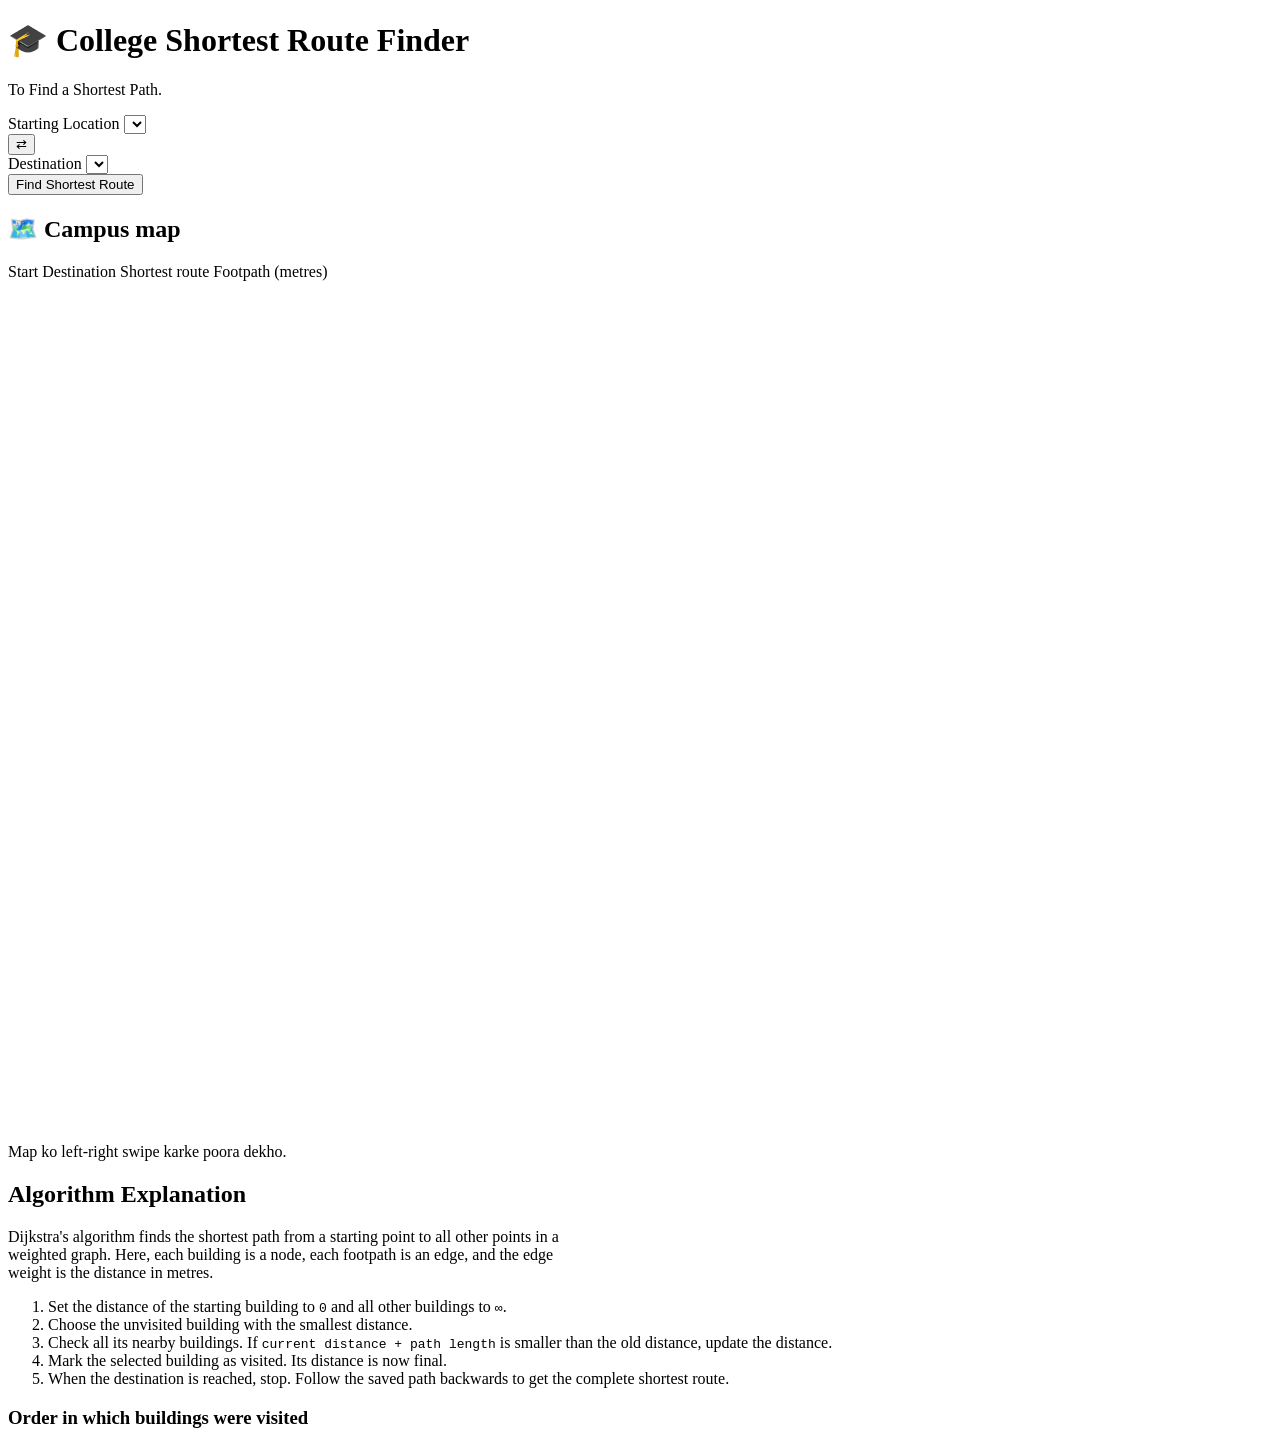
==== index.html @ 1e17b1c5 "Add files via upload" ====
<!DOCTYPE html>
<html lang="en">
<head>
  <meta charset="UTF-8">
  <meta name="viewport" content="width=device-width, initial-scale=1.0">
  <title>College Shortest Route Finder</title>
  <meta name="description" content="Pick a start and destination on the college campus map and get the shortest walking route, calculated with Dijkstra's algorithm.">
  <meta name="theme-color" content="#14a04b">
  <meta property="og:type" content="website">
  <meta property="og:title" content="College Shortest Route Finder">
  <meta property="og:description" content="Campus ki do buildings ke beech sabse chhota route, Dijkstra algorithm se.">
  <meta name="twitter:card" content="summary">
  <link rel="icon" href="favicon.svg" type="image/svg+xml">
  <link rel="preconnect" href="https://fonts.googleapis.com">
  <link rel="preconnect" href="https://fonts.gstatic.com" crossorigin>
  <link href="https://fonts.googleapis.com/css2?family=Bricolage+Grotesque:opsz,wght@12..96,600;12..96,700&family=IBM+Plex+Mono:wght@400;500&family=IBM+Plex+Sans:wght@400;500;600&display=swap" rel="stylesheet">
  <link rel="stylesheet" href="css/style.css">
</head>
<body>
  <div class="wrap">

    <header>
      <h1>🎓 College Shortest Route Finder</h1>
      <p class="lede">To Find a Shortest Path.</p>
    </header>

    <!-- Route selection -->
    <section class="panel" aria-label="Route selection">
      <form class="controls" id="form">
        <div class="field">
          <label class="label" for="from">Starting Location</label>
          <select id="from"></select>
        </div>
        <button type="button" class="swap" id="swap" aria-label="Swap start and destination" title="Swap">⇄</button>
        <div class="field">
          <label class="label" for="to">Destination</label>
          <select id="to"></select>
        </div>
        <button type="submit" class="go" id="go">Find Shortest Route</button>
      </form>
    </section>

    <!-- Campus map (SVG is drawn by js/map.js) -->
    <section class="panel" aria-label="Campus map">
      <div class="map-head">
        <h2>🗺️ Campus map</h2>
        <div class="legend">
          <span><i class="dot" style="background:var(--start);border-color:var(--start)"></i>Start</span>
          <span><i class="dot" style="background:var(--end);border-color:var(--end)"></i>Destination</span>
          <span><i class="sw" style="background:var(--route)"></i>Shortest route</span>
          <span><i class="sw" style="background:var(--road)"></i>Footpath (metres)</span>
        </div>
      </div>
      <div class="mapbox">
        <svg id="map" viewBox="0 0 780 520" role="img" aria-label="Campus map with footpaths and distances in metres"></svg>
      </div>
      <p class="hint">Map ko left-right swipe karke poora dekho.</p>
    </section>

    <!-- Result (filled by js/app.js) -->
    <section class="panel result" aria-live="polite" id="result"></section>

    <!-- Algorithm explanation -->
<section class="panel explain">
  <h2>Algorithm Explanation</h2>

  <p style="max-width:70ch">
    Dijkstra's algorithm finds the shortest path from a starting point to all
    other points in a weighted graph. Here, each building is a node, each
    footpath is an edge, and the edge weight is the distance in metres.
  </p>

  <ol>
    <li>Set the distance of the starting building to <code>0</code> and all other buildings to <code>∞</code>.</li>

    <li>Choose the unvisited building with the smallest distance.</li>

    <li>
      Check all its nearby buildings. If
      <code>current distance + path length</code>
      is smaller than the old distance, update the distance.
    </li>

    <li>Mark the selected building as visited. Its distance is now final.</li>

    <li>
      When the destination is reached, stop. Follow the saved path backwards
      to get the complete shortest route.
    </li>
  </ol>

  <h3>Order in which buildings were visited</h3>

  <div class="tablewrap">
    <table id="trace"></table>
  </div>
</section>

  </div>

  <!-- Scripts: order matters (data -> algorithm -> map -> app) -->
  <script src="js/data.js"></script>
  <script src="js/dijkstra.js"></script>
  <script src="js/map.js"></script>
  <script src="js/app.js"></script>
</body>
</html>
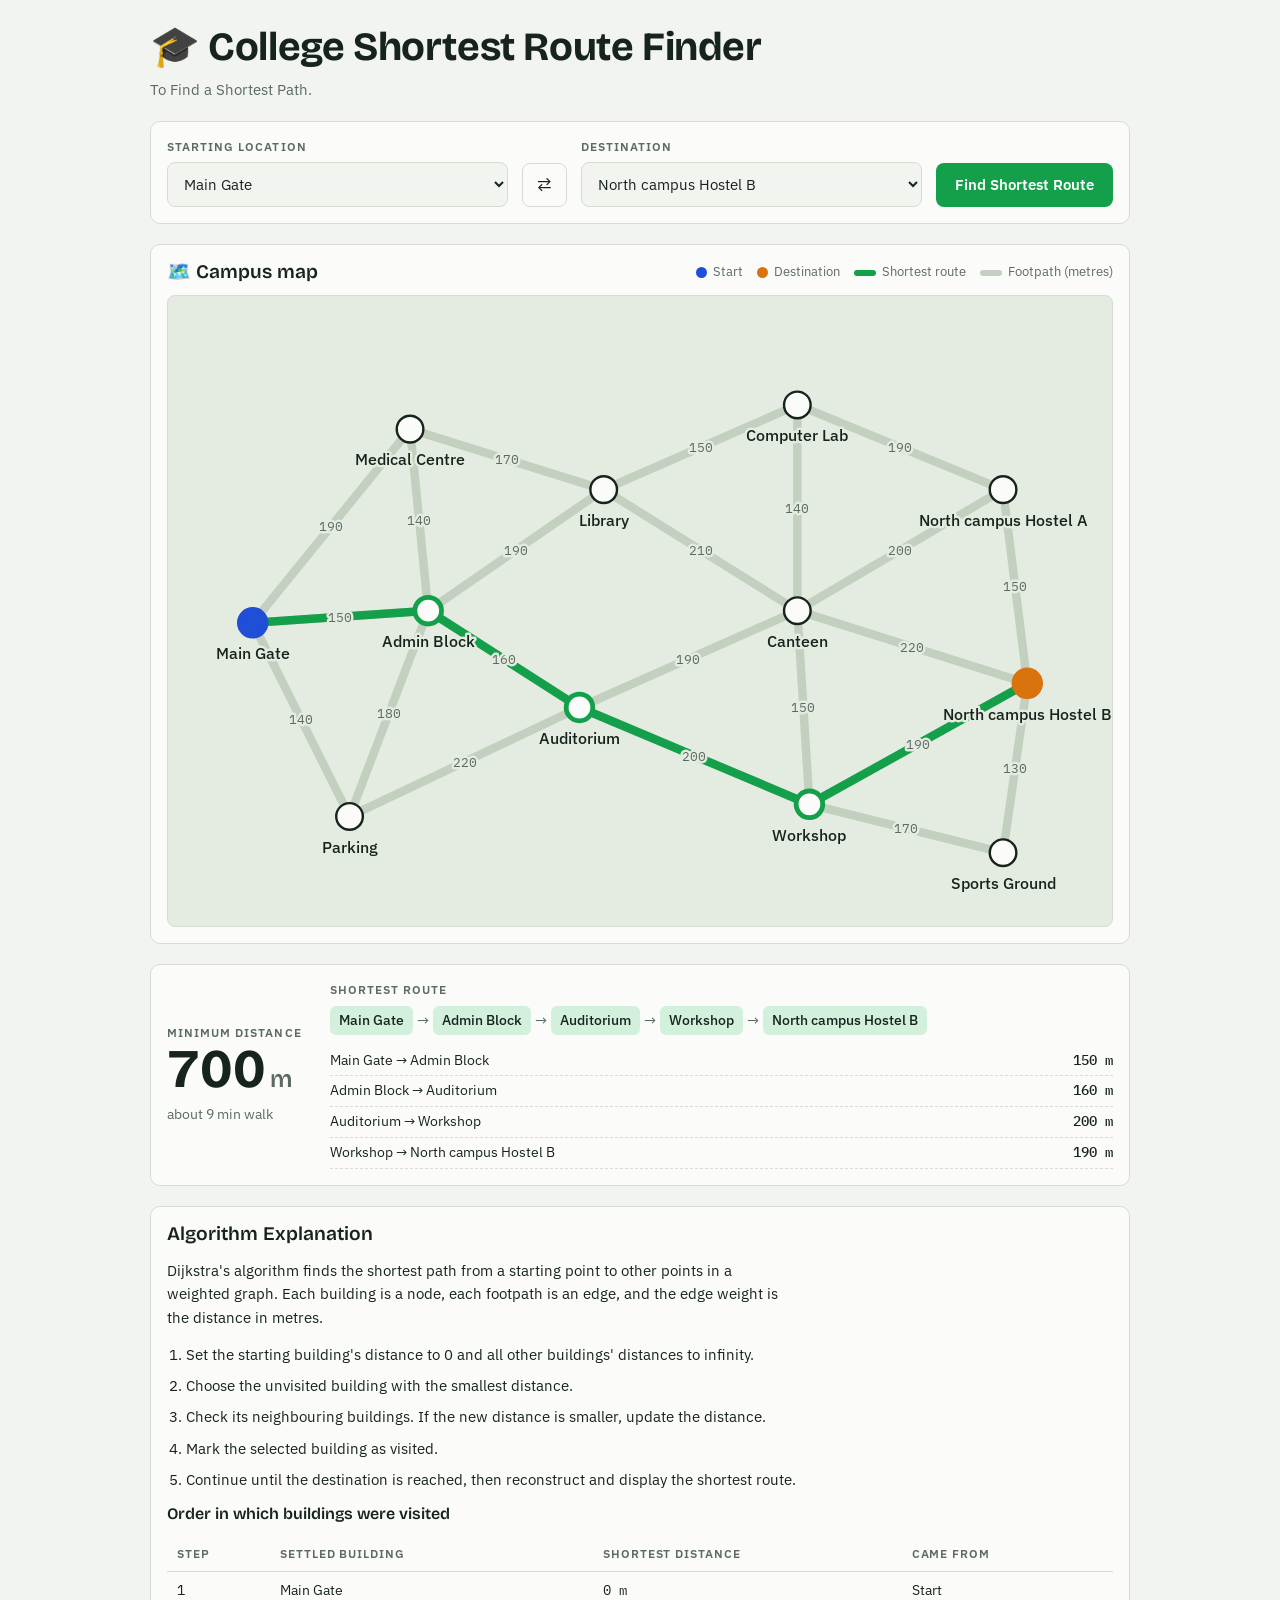
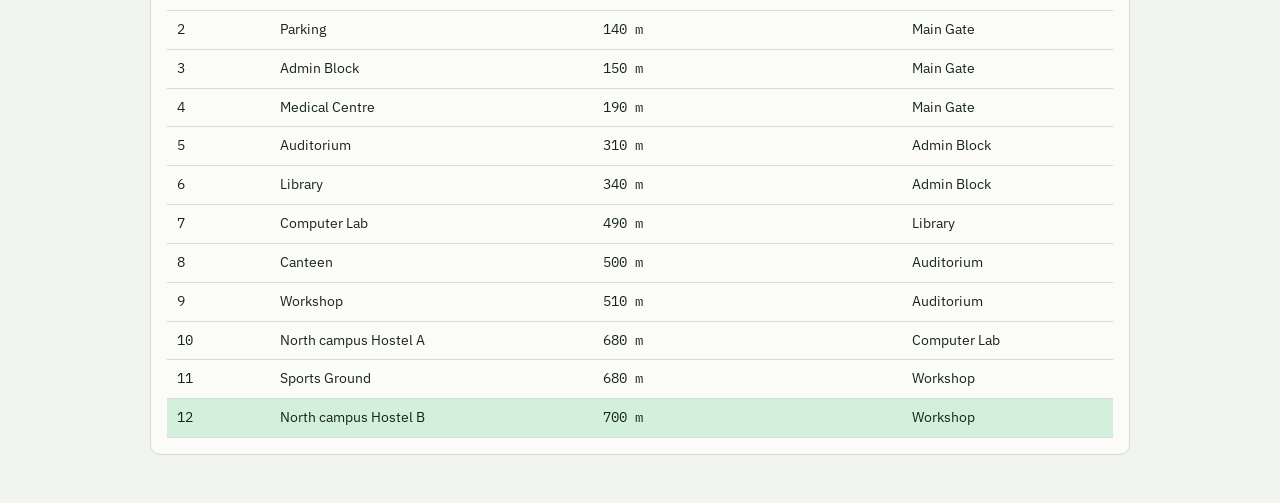
==== commit 5e4a8294: "Refactor HTML structure and improve meta tags Updated meta tags for improved SEO and accessibility. " ====
--- a/index.html
+++ b/index.html
@@ -1,107 +1,187 @@
+
 <!DOCTYPE html>
 <html lang="en">
 <head>
   <meta charset="UTF-8">
   <meta name="viewport" content="width=device-width, initial-scale=1.0">
+
   <title>College Shortest Route Finder</title>
-  <meta name="description" content="Pick a start and destination on the college campus map and get the shortest walking route, calculated with Dijkstra's algorithm.">
-  <meta name="theme-color" content="#14a04b">
-  <meta property="og:type" content="website">
-  <meta property="og:title" content="College Shortest Route Finder">
-  <meta property="og:description" content="Campus ki do buildings ke beech sabse chhota route, Dijkstra algorithm se.">
-  <meta name="twitter:card" content="summary">
-  <link rel="icon" href="favicon.svg" type="image/svg+xml">
+
+  <meta name="description"
+    content="Find the shortest walking route between college buildings using Dijkstra's algorithm.">
+
+  <meta name="theme-color" content="#0f1713">
+
+  <!-- Google Fonts -->
   <link rel="preconnect" href="https://fonts.googleapis.com">
   <link rel="preconnect" href="https://fonts.gstatic.com" crossorigin>
-  <link href="https://fonts.googleapis.com/css2?family=Bricolage+Grotesque:opsz,wght@12..96,600;12..96,700&family=IBM+Plex+Mono:wght@400;500&family=IBM+Plex+Sans:wght@400;500;600&display=swap" rel="stylesheet">
-  <link rel="stylesheet" href="css/style.css">
+
+  <link href="https://fonts.googleapis.com/css2?family=Bricolage+Grotesque:opsz,wght@12..96,600;12..96,700&family=IBM+Plex+Mono:wght@400;500&family=IBM+Plex+Sans:wght@400;500;600&display=swap"
+    rel="stylesheet">
+
+  <!-- FIXED: CSS file is in the root folder -->
+  <link rel="stylesheet" href="./style.css">
+
+  <link rel="icon" href="./favicon.svg" type="image/svg+xml">
 </head>
+
 <body>
+
   <div class="wrap">
 
+    <!-- Header -->
     <header>
       <h1>🎓 College Shortest Route Finder</h1>
       <p class="lede">To Find a Shortest Path.</p>
     </header>
 
-    <!-- Route selection -->
+    <!-- Route Selection -->
     <section class="panel" aria-label="Route selection">
+
       <form class="controls" id="form">
+
         <div class="field">
-          <label class="label" for="from">Starting Location</label>
-          <select id="from"></select>
+          <label class="label" for="from">
+            Starting Location
+          </label>
+          <select id="from" name="from"></select>
         </div>
-        <button type="button" class="swap" id="swap" aria-label="Swap start and destination" title="Swap">⇄</button>
+
+        <button
+          type="button"
+          class="swap"
+          id="swap"
+          aria-label="Swap start and destination"
+          title="Swap locations">
+          ⇄
+        </button>
+
         <div class="field">
-          <label class="label" for="to">Destination</label>
-          <select id="to"></select>
+          <label class="label" for="to">
+            Destination
+          </label>
+          <select id="to" name="to"></select>
         </div>
-        <button type="submit" class="go" id="go">Find Shortest Route</button>
+
+        <button type="submit" class="go" id="go">
+          Find Shortest Route
+        </button>
+
       </form>
+
     </section>
 
-    <!-- Campus map (SVG is drawn by js/map.js) -->
+    <!-- Campus Map -->
     <section class="panel" aria-label="Campus map">
+
       <div class="map-head">
+
         <h2>🗺️ Campus map</h2>
+
         <div class="legend">
-          <span><i class="dot" style="background:var(--start);border-color:var(--start)"></i>Start</span>
-          <span><i class="dot" style="background:var(--end);border-color:var(--end)"></i>Destination</span>
-          <span><i class="sw" style="background:var(--route)"></i>Shortest route</span>
-          <span><i class="sw" style="background:var(--road)"></i>Footpath (metres)</span>
+          <span>
+            <i class="dot"
+              style="background:var(--start);border-color:var(--start)">
+            </i>
+            Start
+          </span>
+
+          <span>
+            <i class="dot"
+              style="background:var(--end);border-color:var(--end)">
+            </i>
+            Destination
+          </span>
+
+          <span>
+            <i class="sw" style="background:var(--route)"></i>
+            Shortest route
+          </span>
+
+          <span>
+            <i class="sw" style="background:var(--road)"></i>
+            Footpath (metres)
+          </span>
         </div>
+
       </div>
+
       <div class="mapbox">
-        <svg id="map" viewBox="0 0 780 520" role="img" aria-label="Campus map with footpaths and distances in metres"></svg>
+        <svg
+          id="map"
+          viewBox="0 0 780 520"
+          role="img"
+          aria-label="Campus map showing buildings and footpath distances">
+        </svg>
       </div>
-      <p class="hint">Map ko left-right swipe karke poora dekho.</p>
+
+      <p class="hint">
+        Map ko left-right swipe karke poora dekho.
+      </p>
+
     </section>
 
-    <!-- Result (filled by js/app.js) -->
-    <section class="panel result" aria-live="polite" id="result"></section>
+    <!-- Shortest Route Result -->
+    <section
+      class="panel result"
+      aria-live="polite"
+      id="result">
+    </section>
 
-    <!-- Algorithm explanation -->
-<section class="panel explain">
-  <h2>Algorithm Explanation</h2>
+    <!-- Algorithm Explanation -->
+    <section class="panel explain">
 
-  <p style="max-width:70ch">
-    Dijkstra's algorithm finds the shortest path from a starting point to all
-    other points in a weighted graph. Here, each building is a node, each
-    footpath is an edge, and the edge weight is the distance in metres.
-  </p>
+      <h2>Algorithm Explanation</h2>
 
-  <ol>
-    <li>Set the distance of the starting building to <code>0</code> and all other buildings to <code>∞</code>.</li>
+      <p style="max-width:70ch">
+        Dijkstra's algorithm finds the shortest path from a starting
+        point to other points in a weighted graph. Each building is
+        a node, each footpath is an edge, and the edge weight is
+        the distance in metres.
+      </p>
 
-    <li>Choose the unvisited building with the smallest distance.</li>
+      <ol>
+        <li>
+          Set the starting building's distance to 0 and all other
+          buildings' distances to infinity.
+        </li>
 
-    <li>
-      Check all its nearby buildings. If
-      <code>current distance + path length</code>
-      is smaller than the old distance, update the distance.
-    </li>
+        <li>
+          Choose the unvisited building with the smallest distance.
+        </li>
 
-    <li>Mark the selected building as visited. Its distance is now final.</li>
+        <li>
+          Check its neighbouring buildings. If the new distance is
+          smaller, update the distance.
+        </li>
 
-    <li>
-      When the destination is reached, stop. Follow the saved path backwards
-      to get the complete shortest route.
-    </li>
-  </ol>
+        <li>
+          Mark the selected building as visited.
+        </li>
 
-  <h3>Order in which buildings were visited</h3>
+        <li>
+          Continue until the destination is reached, then reconstruct
+          and display the shortest route.
+        </li>
+      </ol>
 
-  <div class="tablewrap">
-    <table id="trace"></table>
-  </div>
-</section>
+      <h3>Order in which buildings were visited</h3>
+
+      <div class="tablewrap">
+        <table id="trace"></table>
+      </div>
+
+    </section>
 
   </div>
 
-  <!-- Scripts: order matters (data -> algorithm -> map -> app) -->
-  <script src="js/data.js"></script>
-  <script src="js/dijkstra.js"></script>
-  <script src="js/map.js"></script>
-  <script src="js/app.js"></script>
+  <!-- FIXED: JavaScript files are in the root folder.
+       Keep this loading order unchanged. -->
+
+  <script src="./data.js"></script>
+  <script src="./dijkstra.js"></script>
+  <script src="./map.js"></script>
+  <script src="./app.js"></script>
+
 </body>
 </html>
--- a/style.css
+++ b/style.css
@@ -0,0 +1,124 @@
+/* College Shortest Route Finder - styles */
+html { color-scheme: light dark; }
+body { margin: 0; }
+
+  /* Layout: controls card on top, site-plan style map in the middle (scrolls sideways on phones), result + explanation below. */
+  :root {
+    --bg: #f1f4ef;
+    --surface: #fbfcfa;
+    --ink: #17241d;
+    --muted: #5c6b62;
+    --line: #d5ddd2;
+    --map: #e4ece1;
+    --road: #c3cfbf;
+    --node: #fbfcfa;
+    --route: #14a04b;
+    --route-soft: #d2f0dc;
+    --start: #1f4fd6;
+    --end: #d9730d;
+    --focus: #1f4fd6;
+    --font-display: "Bricolage Grotesque", "Trebuchet MS", system-ui, sans-serif;
+    --font-body: "IBM Plex Sans", system-ui, -apple-system, "Segoe UI", sans-serif;
+    --font-mono: "IBM Plex Mono", ui-monospace, "SF Mono", Menlo, monospace;
+  }
+  @media (prefers-color-scheme: dark) {
+    :root:not([data-theme="light"]) {
+      --bg: #0f1713; --surface: #172019; --ink: #e6efe8; --muted: #95a69b; --line: #2a372e;
+      --map: #131d17; --road: #2c3b31; --node: #172019; --route: #3ddc7a; --route-soft: #17402a;
+      --start: #7a9bff; --end: #ffa24d; --focus: #7a9bff;
+      color-scheme: dark;
+    }
+  }
+  :root[data-theme="dark"] {
+    --bg: #0f1713; --surface: #172019; --ink: #e6efe8; --muted: #95a69b; --line: #2a372e;
+    --map: #131d17; --road: #2c3b31; --node: #172019; --route: #3ddc7a; --route-soft: #17402a;
+    --start: #7a9bff; --end: #ffa24d; --focus: #7a9bff;
+    color-scheme: dark;
+  }
+
+  * { box-sizing: border-box; }
+  body {
+    background: var(--bg); color: var(--ink);
+    font-family: var(--font-body); font-size: 15px; line-height: 1.55;
+    padding-inline: 16px; padding-block: 24px 48px;
+  }
+  .wrap { max-width: 980px; margin-inline: auto; display: flex; flex-direction: column; gap: 20px; }
+  h1, h2, h3 { font-family: var(--font-display); text-wrap: balance; margin: 0; line-height: 1.15; }
+  h1 { font-size: clamp(1.7rem, 5.5vw, 2.5rem); font-weight: 700; letter-spacing: -0.01em; }
+  h2 { font-size: 1.2rem; font-weight: 600; }
+  h3 { font-size: 1rem; font-weight: 600; }
+  p { margin: 0; }
+  .lede { color: var(--muted); max-width: 60ch; margin-top: 8px; }
+  .label { font-size: 0.72rem; text-transform: uppercase; letter-spacing: 0.09em; color: var(--muted); font-weight: 600; }
+
+  .panel { background: var(--surface); border: 1px solid var(--line); border-radius: 10px; padding: 16px; }
+
+  /* controls */
+  .controls { display: grid; grid-template-columns: 1fr; gap: 14px; align-items: end; }
+  @media (min-width: 720px) { .controls { grid-template-columns: 1fr auto 1fr auto; } }
+  .field { display: flex; flex-direction: column; gap: 6px; min-width: 0; }
+  select {
+    font: inherit; color: var(--ink); background: var(--bg);
+    border: 1px solid var(--line); border-radius: 8px; padding: 11px 12px; width: 100%; min-height: 44px;
+  }
+  button {
+    font: inherit; cursor: pointer; border-radius: 8px; min-height: 44px; padding: 0 18px; border: 1px solid transparent;
+  }
+  .swap { background: transparent; border-color: var(--line); color: var(--ink); font-size: 1.1rem; padding: 0 14px; }
+  .swap:hover { background: var(--bg); }
+  .go { background: var(--route); color: #04170b; font-weight: 600; }
+  .go:hover { filter: brightness(1.06); }
+  :root[data-theme="light"] .go { color: #fff; }
+  @media (prefers-color-scheme: light) { :root:not([data-theme="dark"]) .go { color: #fff; } }
+  select:focus-visible, button:focus-visible { outline: 3px solid var(--focus); outline-offset: 2px; }
+
+  /* map */
+  .map-head { display: flex; justify-content: space-between; align-items: baseline; gap: 12px; flex-wrap: wrap; margin-bottom: 12px; }
+  .legend { display: flex; gap: 14px; flex-wrap: wrap; font-size: 0.82rem; color: var(--muted); }
+  .legend span { display: inline-flex; align-items: center; gap: 6px; }
+  .sw { width: 22px; height: 6px; border-radius: 3px; display: inline-block; }
+  .dot { width: 11px; height: 11px; border-radius: 50%; display: inline-block; border: 2px solid; }
+  .mapbox { overflow-x: auto; border-radius: 8px; border: 1px solid var(--line); background: var(--map); }
+  .mapbox svg { display: block; width: 100%; min-width: 640px; height: auto; }
+  .hint { font-size: 0.8rem; color: var(--muted); margin-top: 8px; }
+  @media (min-width: 700px) { .hint { display: none; } }
+
+  .edge { stroke: var(--road); stroke-width: 7; stroke-linecap: round; }
+  .wlabel { font-family: var(--font-mono); font-size: 11px; fill: var(--muted); paint-order: stroke; stroke: var(--map); stroke-width: 4px; stroke-linejoin: round; text-anchor: middle; }
+  .route-line { fill: none; stroke: var(--route); stroke-width: 7; stroke-linecap: round; stroke-linejoin: round; }
+  .route-line.draw { stroke-dasharray: 1; stroke-dashoffset: 1; animation: draw 0.9s ease-out forwards; }
+  @keyframes draw { to { stroke-dashoffset: 0; } }
+  .node circle { fill: var(--node); stroke: var(--ink); stroke-width: 2; }
+  .node text { font-family: var(--font-body); font-size: 13px; font-weight: 500; fill: var(--ink); text-anchor: middle; paint-order: stroke; stroke: var(--map); stroke-width: 4px; stroke-linejoin: round; }
+  .node.on circle { stroke: var(--route); stroke-width: 4; }
+  .node.start circle { fill: var(--start); stroke: var(--start); }
+  .node.end circle { fill: var(--end); stroke: var(--end); }
+  .node { cursor: default; }
+
+  /* result */
+  .result { display: grid; grid-template-columns: 1fr; gap: 16px; }
+  @media (min-width: 720px) { .result { grid-template-columns: auto 1fr; align-items: center; gap: 28px; } }
+  .big { font-family: var(--font-display); font-size: clamp(2.4rem, 9vw, 3.4rem); font-weight: 700; line-height: 1; font-variant-numeric: tabular-nums; }
+  .big small { font-size: 0.45em; font-weight: 600; color: var(--muted); margin-left: 4px; }
+  .sub { color: var(--muted); margin-top: 6px; font-size: 0.9rem; }
+  .path { display: flex; flex-wrap: wrap; gap: 6px 4px; align-items: center; margin-top: 8px; padding: 0; list-style: none; }
+  .path li { display: inline-flex; align-items: center; gap: 4px; }
+  .chip { background: var(--route-soft); border-radius: 6px; padding: 3px 9px; font-weight: 500; font-size: 0.9rem; }
+  .arrow { color: var(--muted); }
+  .legs { margin: 14px 0 0; padding: 0; list-style: none; display: flex; flex-direction: column; gap: 4px; font-size: 0.88rem; }
+  .legs li { display: flex; justify-content: space-between; gap: 12px; border-bottom: 1px dashed var(--line); padding-bottom: 4px; }
+  .legs b { font-family: var(--font-mono); font-weight: 500; font-variant-numeric: tabular-nums; }
+  .msg { color: var(--end); font-weight: 500; }
+
+  /* explanation */
+  .explain { display: flex; flex-direction: column; gap: 14px; }
+  .explain ol { margin: 0; padding-left: 1.2rem; display: flex; flex-direction: column; gap: 8px; max-width: 70ch; }
+  .tablewrap { overflow-x: auto; }
+  table { border-collapse: collapse; width: 100%; font-size: 0.88rem; min-width: 440px; }
+  th, td { text-align: left; padding: 8px 10px; border-bottom: 1px solid var(--line); }
+  th { font-size: 0.72rem; text-transform: uppercase; letter-spacing: 0.08em; color: var(--muted); font-weight: 600; }
+  td.num { font-family: var(--font-mono); font-variant-numeric: tabular-nums; }
+  tr.final td { background: var(--route-soft); }
+  code { font-family: var(--font-mono); font-size: 0.88em; background: var(--bg); border: 1px solid var(--line); border-radius: 4px; padding: 1px 5px; }
+
+  @media (prefers-reduced-motion: reduce) { .route-line.draw { animation: none; stroke-dashoffset: 0; } }
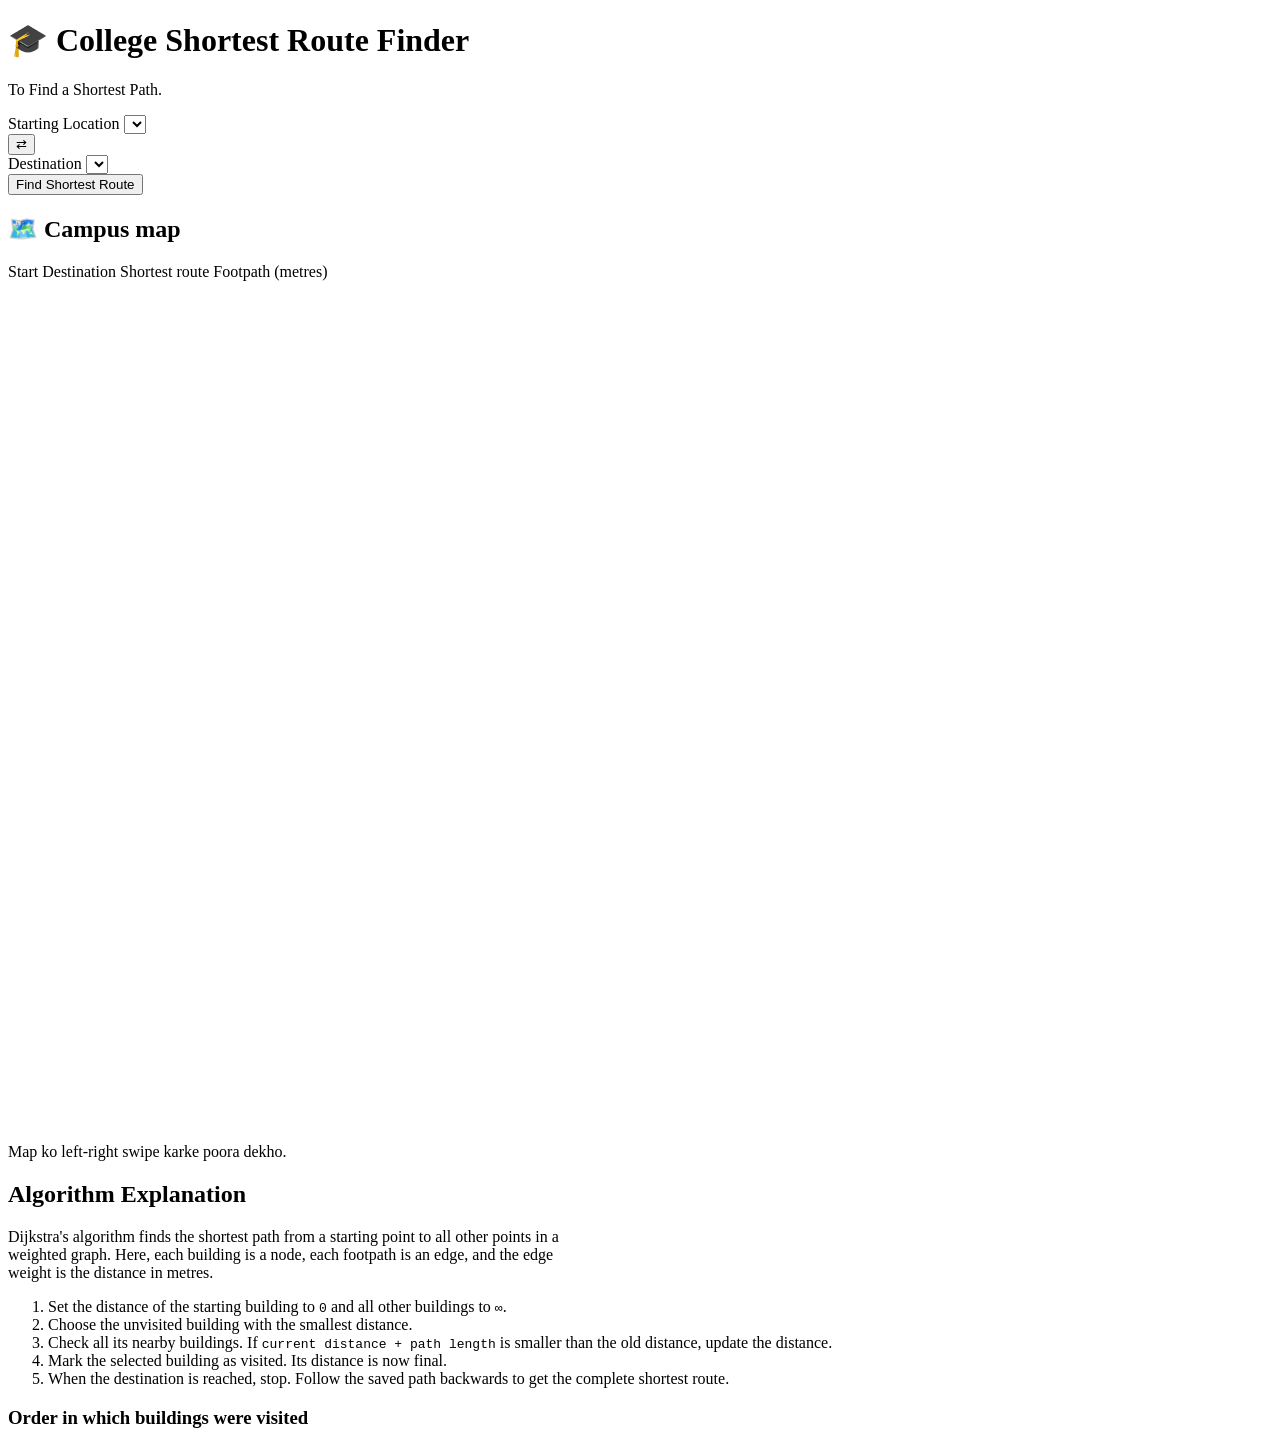
==== commit bd611744: "Revise HTML structure and meta tags Updated meta tags for improved SEO and changed stylesheet paths." ====
--- a/index.html
+++ b/index.html
@@ -1,187 +1,107 @@
-
 <!DOCTYPE html>
 <html lang="en">
 <head>
   <meta charset="UTF-8">
   <meta name="viewport" content="width=device-width, initial-scale=1.0">
-
   <title>College Shortest Route Finder</title>
-
-  <meta name="description"
-    content="Find the shortest walking route between college buildings using Dijkstra's algorithm.">
-
-  <meta name="theme-color" content="#0f1713">
-
-  <!-- Google Fonts -->
+  <meta name="description" content="Pick a start and destination on the college campus map and get the shortest walking route, calculated with Dijkstra's algorithm.">
+  <meta name="theme-color" content="#14a04b">
+  <meta property="og:type" content="website">
+  <meta property="og:title" content="College Shortest Route Finder">
+  <meta property="og:description" content="Campus ki do buildings ke beech sabse chhota route, Dijkstra algorithm se.">
+  <meta name="twitter:card" content="summary">
+  <link rel="icon" href="favicon.svg" type="image/svg+xml">
   <link rel="preconnect" href="https://fonts.googleapis.com">
   <link rel="preconnect" href="https://fonts.gstatic.com" crossorigin>
-
-  <link href="https://fonts.googleapis.com/css2?family=Bricolage+Grotesque:opsz,wght@12..96,600;12..96,700&family=IBM+Plex+Mono:wght@400;500&family=IBM+Plex+Sans:wght@400;500;600&display=swap"
-    rel="stylesheet">
-
-  <!-- FIXED: CSS file is in the root folder -->
-  <link rel="stylesheet" href="./style.css">
-
-  <link rel="icon" href="./favicon.svg" type="image/svg+xml">
+  <link href="https://fonts.googleapis.com/css2?family=Bricolage+Grotesque:opsz,wght@12..96,600;12..96,700&family=IBM+Plex+Mono:wght@400;500&family=IBM+Plex+Sans:wght@400;500;600&display=swap" rel="stylesheet">
+  <link rel="stylesheet" href="css/style.css">
 </head>
-
 <body>
-
   <div class="wrap">
 
-    <!-- Header -->
     <header>
       <h1>🎓 College Shortest Route Finder</h1>
       <p class="lede">To Find a Shortest Path.</p>
     </header>
 
-    <!-- Route Selection -->
+    <!-- Route selection -->
     <section class="panel" aria-label="Route selection">
-
       <form class="controls" id="form">
-
         <div class="field">
-          <label class="label" for="from">
-            Starting Location
-          </label>
-          <select id="from" name="from"></select>
+          <label class="label" for="from">Starting Location</label>
+          <select id="from"></select>
         </div>
-
-        <button
-          type="button"
-          class="swap"
-          id="swap"
-          aria-label="Swap start and destination"
-          title="Swap locations">
-          ⇄
-        </button>
-
+        <button type="button" class="swap" id="swap" aria-label="Swap start and destination" title="Swap">⇄</button>
         <div class="field">
-          <label class="label" for="to">
-            Destination
-          </label>
-          <select id="to" name="to"></select>
+          <label class="label" for="to">Destination</label>
+          <select id="to"></select>
         </div>
-
-        <button type="submit" class="go" id="go">
-          Find Shortest Route
-        </button>
-
+        <button type="submit" class="go" id="go">Find Shortest Route</button>
       </form>
-
     </section>
 
-    <!-- Campus Map -->
+    <!-- Campus map (SVG is drawn by js/map.js) -->
     <section class="panel" aria-label="Campus map">
-
       <div class="map-head">
-
         <h2>🗺️ Campus map</h2>
-
         <div class="legend">
-          <span>
-            <i class="dot"
-              style="background:var(--start);border-color:var(--start)">
-            </i>
-            Start
-          </span>
-
-          <span>
-            <i class="dot"
-              style="background:var(--end);border-color:var(--end)">
-            </i>
-            Destination
-          </span>
-
-          <span>
-            <i class="sw" style="background:var(--route)"></i>
-            Shortest route
-          </span>
-
-          <span>
-            <i class="sw" style="background:var(--road)"></i>
-            Footpath (metres)
-          </span>
+          <span><i class="dot" style="background:var(--start);border-color:var(--start)"></i>Start</span>
+          <span><i class="dot" style="background:var(--end);border-color:var(--end)"></i>Destination</span>
+          <span><i class="sw" style="background:var(--route)"></i>Shortest route</span>
+          <span><i class="sw" style="background:var(--road)"></i>Footpath (metres)</span>
         </div>
-
       </div>
-
       <div class="mapbox">
-        <svg
-          id="map"
-          viewBox="0 0 780 520"
-          role="img"
-          aria-label="Campus map showing buildings and footpath distances">
-        </svg>
+        <svg id="map" viewBox="0 0 780 520" role="img" aria-label="Campus map with footpaths and distances in metres"></svg>
       </div>
-
-      <p class="hint">
-        Map ko left-right swipe karke poora dekho.
-      </p>
-
+      <p class="hint">Map ko left-right swipe karke poora dekho.</p>
     </section>
 
-    <!-- Shortest Route Result -->
-    <section
-      class="panel result"
-      aria-live="polite"
-      id="result">
-    </section>
+    <!-- Result (filled by js/app.js) -->
+    <section class="panel result" aria-live="polite" id="result"></section>
 
-    <!-- Algorithm Explanation -->
-    <section class="panel explain">
+    <!-- Algorithm explanation -->
+<section class="panel explain">
+  <h2>Algorithm Explanation</h2>
 
-      <h2>Algorithm Explanation</h2>
+  <p style="max-width:70ch">
+    Dijkstra's algorithm finds the shortest path from a starting point to all
+    other points in a weighted graph. Here, each building is a node, each
+    footpath is an edge, and the edge weight is the distance in metres.
+  </p>
 
-      <p style="max-width:70ch">
-        Dijkstra's algorithm finds the shortest path from a starting
-        point to other points in a weighted graph. Each building is
-        a node, each footpath is an edge, and the edge weight is
-        the distance in metres.
-      </p>
+  <ol>
+    <li>Set the distance of the starting building to <code>0</code> and all other buildings to <code>∞</code>.</li>
 
-      <ol>
-        <li>
-          Set the starting building's distance to 0 and all other
-          buildings' distances to infinity.
-        </li>
+    <li>Choose the unvisited building with the smallest distance.</li>
 
-        <li>
-          Choose the unvisited building with the smallest distance.
-        </li>
+    <li>
+      Check all its nearby buildings. If
+      <code>current distance + path length</code>
+      is smaller than the old distance, update the distance.
+    </li>
 
-        <li>
-          Check its neighbouring buildings. If the new distance is
-          smaller, update the distance.
-        </li>
+    <li>Mark the selected building as visited. Its distance is now final.</li>
 
-        <li>
-          Mark the selected building as visited.
-        </li>
+    <li>
+      When the destination is reached, stop. Follow the saved path backwards
+      to get the complete shortest route.
+    </li>
+  </ol>
 
-        <li>
-          Continue until the destination is reached, then reconstruct
-          and display the shortest route.
-        </li>
-      </ol>
+  <h3>Order in which buildings were visited</h3>
 
-      <h3>Order in which buildings were visited</h3>
-
-      <div class="tablewrap">
-        <table id="trace"></table>
-      </div>
-
-    </section>
+  <div class="tablewrap">
+    <table id="trace"></table>
+  </div>
+</section>
 
   </div>
 
-  <!-- FIXED: JavaScript files are in the root folder.
-       Keep this loading order unchanged. -->
-
-  <script src="./data.js"></script>
-  <script src="./dijkstra.js"></script>
-  <script src="./map.js"></script>
-  <script src="./app.js"></script>
-
+  <!-- Scripts: order matters (data -> algorithm -> map -> app) -->
+  <script src="js/data.js"></script>
+  <script src="js/dijkstra.js"></script>
+  <script src="js/map.js"></script>
+  <script src="js/app.js"></script>
 </body>
 </html>
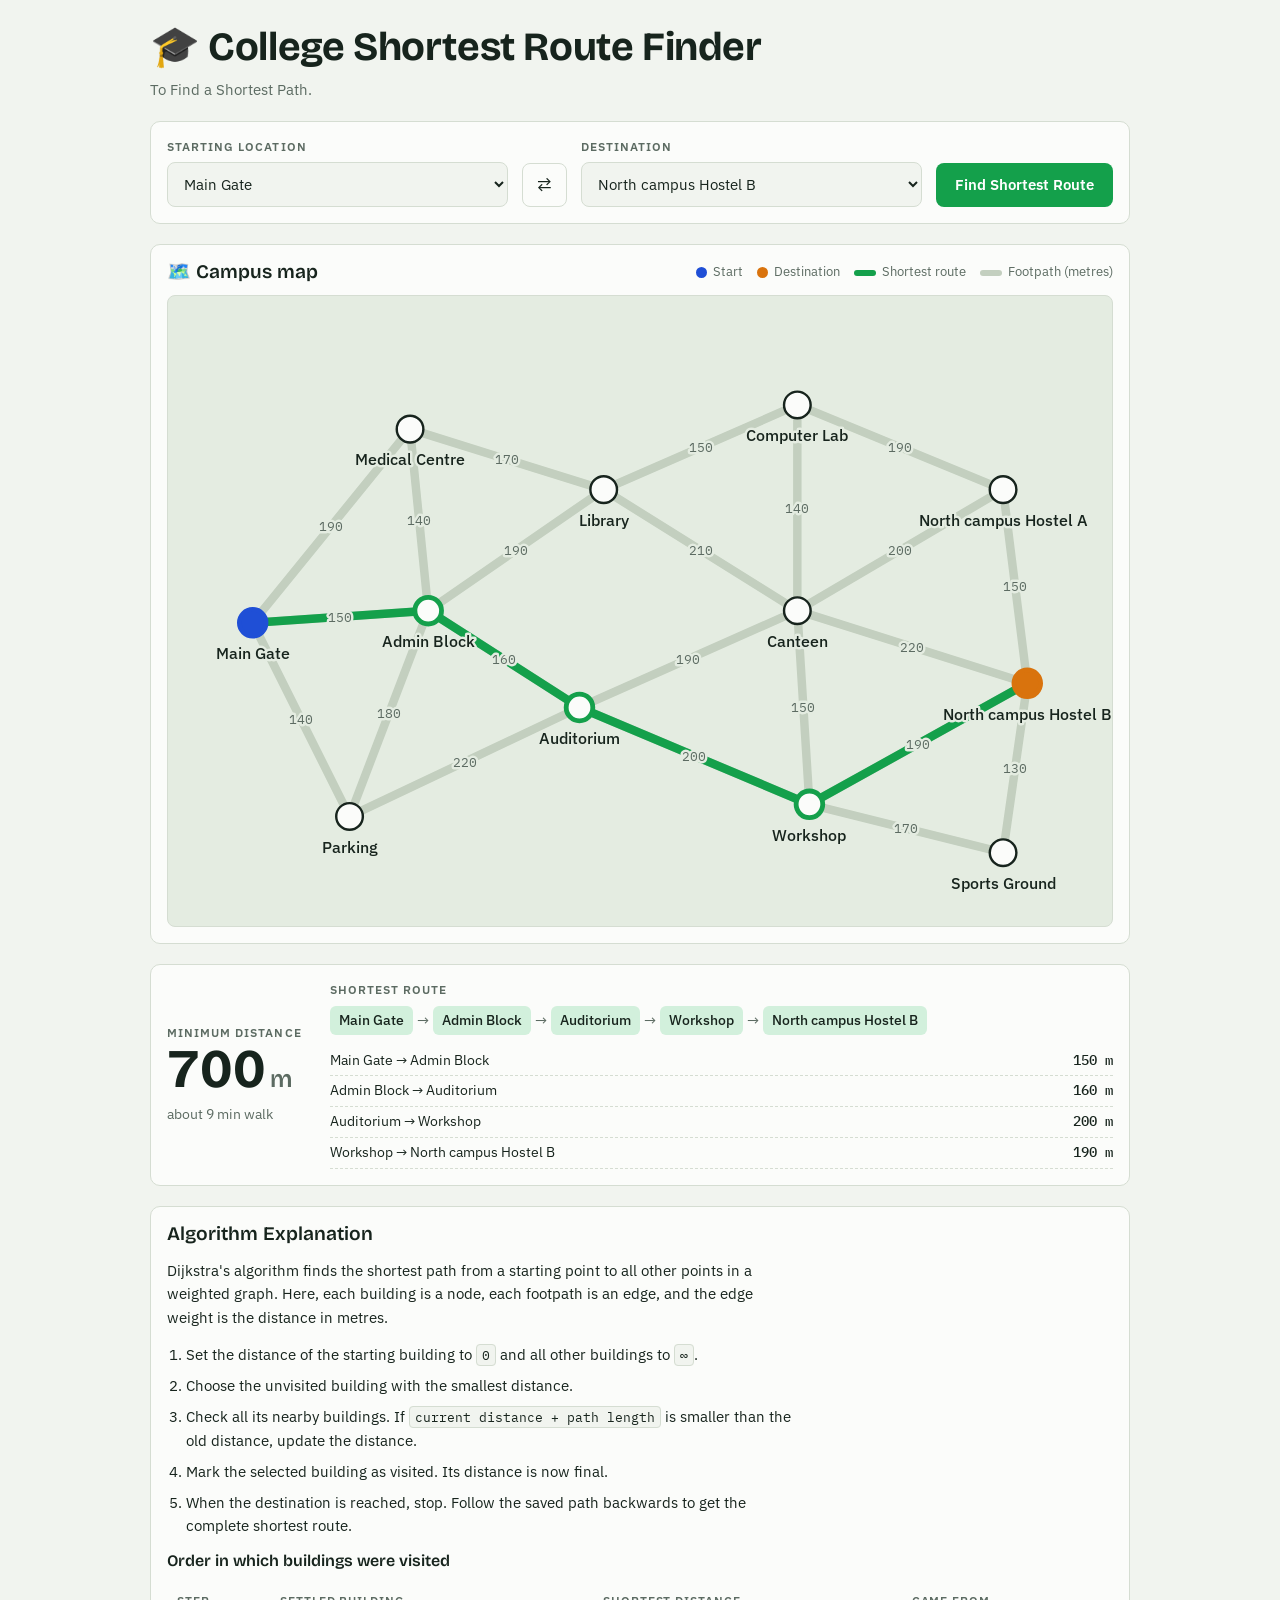
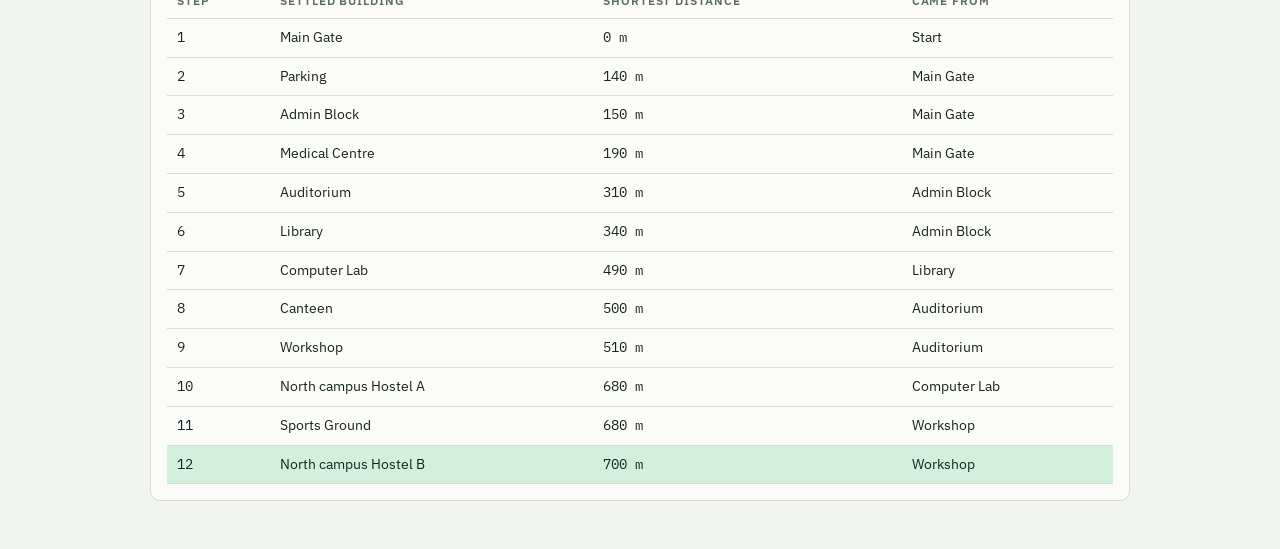
==== commit 5fdac4cb: "Update stylesheet and script paths to relative" ====
--- a/index.html
+++ b/index.html
@@ -14,7 +14,7 @@
   <link rel="preconnect" href="https://fonts.googleapis.com">
   <link rel="preconnect" href="https://fonts.gstatic.com" crossorigin>
   <link href="https://fonts.googleapis.com/css2?family=Bricolage+Grotesque:opsz,wght@12..96,600;12..96,700&family=IBM+Plex+Mono:wght@400;500&family=IBM+Plex+Sans:wght@400;500;600&display=swap" rel="stylesheet">
-  <link rel="stylesheet" href="css/style.css">
+  <link rel="stylesheet" href="./style.css">
 </head>
 <body>
   <div class="wrap">
@@ -99,9 +99,9 @@
   </div>
 
   <!-- Scripts: order matters (data -> algorithm -> map -> app) -->
-  <script src="js/data.js"></script>
-  <script src="js/dijkstra.js"></script>
-  <script src="js/map.js"></script>
-  <script src="js/app.js"></script>
+<script src="./data.js"></script>
+<script src="./dijkstra.js"></script>
+<script src="./map.js"></script>
+<script src="./app.js"></script>
 </body>
 </html>
--- a/style.css
+++ b/style.css
@@ -0,0 +1,124 @@
+/* College Shortest Route Finder - styles */
+html { color-scheme: light dark; }
+body { margin: 0; }
+
+  /* Layout: controls card on top, site-plan style map in the middle (scrolls sideways on phones), result + explanation below. */
+  :root {
+    --bg: #f1f4ef;
+    --surface: #fbfcfa;
+    --ink: #17241d;
+    --muted: #5c6b62;
+    --line: #d5ddd2;
+    --map: #e4ece1;
+    --road: #c3cfbf;
+    --node: #fbfcfa;
+    --route: #14a04b;
+    --route-soft: #d2f0dc;
+    --start: #1f4fd6;
+    --end: #d9730d;
+    --focus: #1f4fd6;
+    --font-display: "Bricolage Grotesque", "Trebuchet MS", system-ui, sans-serif;
+    --font-body: "IBM Plex Sans", system-ui, -apple-system, "Segoe UI", sans-serif;
+    --font-mono: "IBM Plex Mono", ui-monospace, "SF Mono", Menlo, monospace;
+  }
+  @media (prefers-color-scheme: dark) {
+    :root:not([data-theme="light"]) {
+      --bg: #0f1713; --surface: #172019; --ink: #e6efe8; --muted: #95a69b; --line: #2a372e;
+      --map: #131d17; --road: #2c3b31; --node: #172019; --route: #3ddc7a; --route-soft: #17402a;
+      --start: #7a9bff; --end: #ffa24d; --focus: #7a9bff;
+      color-scheme: dark;
+    }
+  }
+  :root[data-theme="dark"] {
+    --bg: #0f1713; --surface: #172019; --ink: #e6efe8; --muted: #95a69b; --line: #2a372e;
+    --map: #131d17; --road: #2c3b31; --node: #172019; --route: #3ddc7a; --route-soft: #17402a;
+    --start: #7a9bff; --end: #ffa24d; --focus: #7a9bff;
+    color-scheme: dark;
+  }
+
+  * { box-sizing: border-box; }
+  body {
+    background: var(--bg); color: var(--ink);
+    font-family: var(--font-body); font-size: 15px; line-height: 1.55;
+    padding-inline: 16px; padding-block: 24px 48px;
+  }
+  .wrap { max-width: 980px; margin-inline: auto; display: flex; flex-direction: column; gap: 20px; }
+  h1, h2, h3 { font-family: var(--font-display); text-wrap: balance; margin: 0; line-height: 1.15; }
+  h1 { font-size: clamp(1.7rem, 5.5vw, 2.5rem); font-weight: 700; letter-spacing: -0.01em; }
+  h2 { font-size: 1.2rem; font-weight: 600; }
+  h3 { font-size: 1rem; font-weight: 600; }
+  p { margin: 0; }
+  .lede { color: var(--muted); max-width: 60ch; margin-top: 8px; }
+  .label { font-size: 0.72rem; text-transform: uppercase; letter-spacing: 0.09em; color: var(--muted); font-weight: 600; }
+
+  .panel { background: var(--surface); border: 1px solid var(--line); border-radius: 10px; padding: 16px; }
+
+  /* controls */
+  .controls { display: grid; grid-template-columns: 1fr; gap: 14px; align-items: end; }
+  @media (min-width: 720px) { .controls { grid-template-columns: 1fr auto 1fr auto; } }
+  .field { display: flex; flex-direction: column; gap: 6px; min-width: 0; }
+  select {
+    font: inherit; color: var(--ink); background: var(--bg);
+    border: 1px solid var(--line); border-radius: 8px; padding: 11px 12px; width: 100%; min-height: 44px;
+  }
+  button {
+    font: inherit; cursor: pointer; border-radius: 8px; min-height: 44px; padding: 0 18px; border: 1px solid transparent;
+  }
+  .swap { background: transparent; border-color: var(--line); color: var(--ink); font-size: 1.1rem; padding: 0 14px; }
+  .swap:hover { background: var(--bg); }
+  .go { background: var(--route); color: #04170b; font-weight: 600; }
+  .go:hover { filter: brightness(1.06); }
+  :root[data-theme="light"] .go { color: #fff; }
+  @media (prefers-color-scheme: light) { :root:not([data-theme="dark"]) .go { color: #fff; } }
+  select:focus-visible, button:focus-visible { outline: 3px solid var(--focus); outline-offset: 2px; }
+
+  /* map */
+  .map-head { display: flex; justify-content: space-between; align-items: baseline; gap: 12px; flex-wrap: wrap; margin-bottom: 12px; }
+  .legend { display: flex; gap: 14px; flex-wrap: wrap; font-size: 0.82rem; color: var(--muted); }
+  .legend span { display: inline-flex; align-items: center; gap: 6px; }
+  .sw { width: 22px; height: 6px; border-radius: 3px; display: inline-block; }
+  .dot { width: 11px; height: 11px; border-radius: 50%; display: inline-block; border: 2px solid; }
+  .mapbox { overflow-x: auto; border-radius: 8px; border: 1px solid var(--line); background: var(--map); }
+  .mapbox svg { display: block; width: 100%; min-width: 640px; height: auto; }
+  .hint { font-size: 0.8rem; color: var(--muted); margin-top: 8px; }
+  @media (min-width: 700px) { .hint { display: none; } }
+
+  .edge { stroke: var(--road); stroke-width: 7; stroke-linecap: round; }
+  .wlabel { font-family: var(--font-mono); font-size: 11px; fill: var(--muted); paint-order: stroke; stroke: var(--map); stroke-width: 4px; stroke-linejoin: round; text-anchor: middle; }
+  .route-line { fill: none; stroke: var(--route); stroke-width: 7; stroke-linecap: round; stroke-linejoin: round; }
+  .route-line.draw { stroke-dasharray: 1; stroke-dashoffset: 1; animation: draw 0.9s ease-out forwards; }
+  @keyframes draw { to { stroke-dashoffset: 0; } }
+  .node circle { fill: var(--node); stroke: var(--ink); stroke-width: 2; }
+  .node text { font-family: var(--font-body); font-size: 13px; font-weight: 500; fill: var(--ink); text-anchor: middle; paint-order: stroke; stroke: var(--map); stroke-width: 4px; stroke-linejoin: round; }
+  .node.on circle { stroke: var(--route); stroke-width: 4; }
+  .node.start circle { fill: var(--start); stroke: var(--start); }
+  .node.end circle { fill: var(--end); stroke: var(--end); }
+  .node { cursor: default; }
+
+  /* result */
+  .result { display: grid; grid-template-columns: 1fr; gap: 16px; }
+  @media (min-width: 720px) { .result { grid-template-columns: auto 1fr; align-items: center; gap: 28px; } }
+  .big { font-family: var(--font-display); font-size: clamp(2.4rem, 9vw, 3.4rem); font-weight: 700; line-height: 1; font-variant-numeric: tabular-nums; }
+  .big small { font-size: 0.45em; font-weight: 600; color: var(--muted); margin-left: 4px; }
+  .sub { color: var(--muted); margin-top: 6px; font-size: 0.9rem; }
+  .path { display: flex; flex-wrap: wrap; gap: 6px 4px; align-items: center; margin-top: 8px; padding: 0; list-style: none; }
+  .path li { display: inline-flex; align-items: center; gap: 4px; }
+  .chip { background: var(--route-soft); border-radius: 6px; padding: 3px 9px; font-weight: 500; font-size: 0.9rem; }
+  .arrow { color: var(--muted); }
+  .legs { margin: 14px 0 0; padding: 0; list-style: none; display: flex; flex-direction: column; gap: 4px; font-size: 0.88rem; }
+  .legs li { display: flex; justify-content: space-between; gap: 12px; border-bottom: 1px dashed var(--line); padding-bottom: 4px; }
+  .legs b { font-family: var(--font-mono); font-weight: 500; font-variant-numeric: tabular-nums; }
+  .msg { color: var(--end); font-weight: 500; }
+
+  /* explanation */
+  .explain { display: flex; flex-direction: column; gap: 14px; }
+  .explain ol { margin: 0; padding-left: 1.2rem; display: flex; flex-direction: column; gap: 8px; max-width: 70ch; }
+  .tablewrap { overflow-x: auto; }
+  table { border-collapse: collapse; width: 100%; font-size: 0.88rem; min-width: 440px; }
+  th, td { text-align: left; padding: 8px 10px; border-bottom: 1px solid var(--line); }
+  th { font-size: 0.72rem; text-transform: uppercase; letter-spacing: 0.08em; color: var(--muted); font-weight: 600; }
+  td.num { font-family: var(--font-mono); font-variant-numeric: tabular-nums; }
+  tr.final td { background: var(--route-soft); }
+  code { font-family: var(--font-mono); font-size: 0.88em; background: var(--bg); border: 1px solid var(--line); border-radius: 4px; padding: 1px 5px; }
+
+  @media (prefers-reduced-motion: reduce) { .route-line.draw { animation: none; stroke-dashoffset: 0; } }
